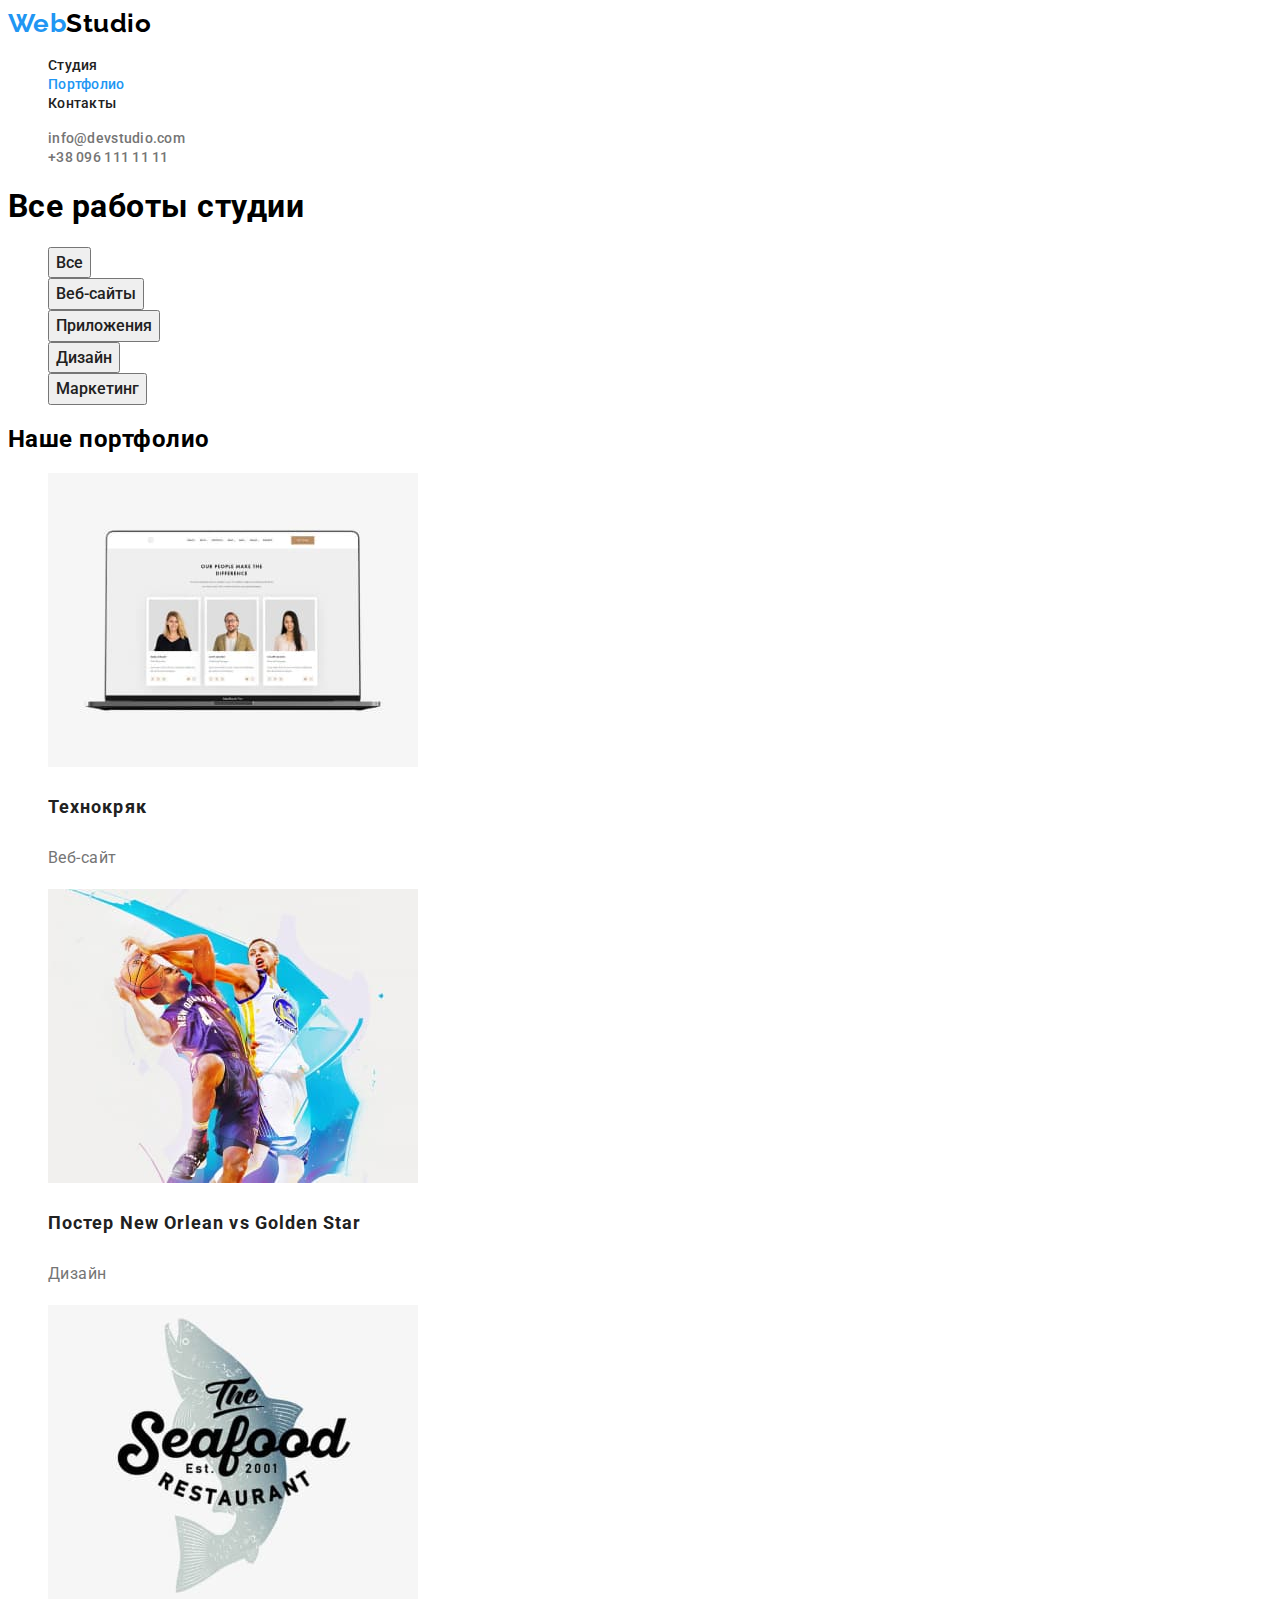
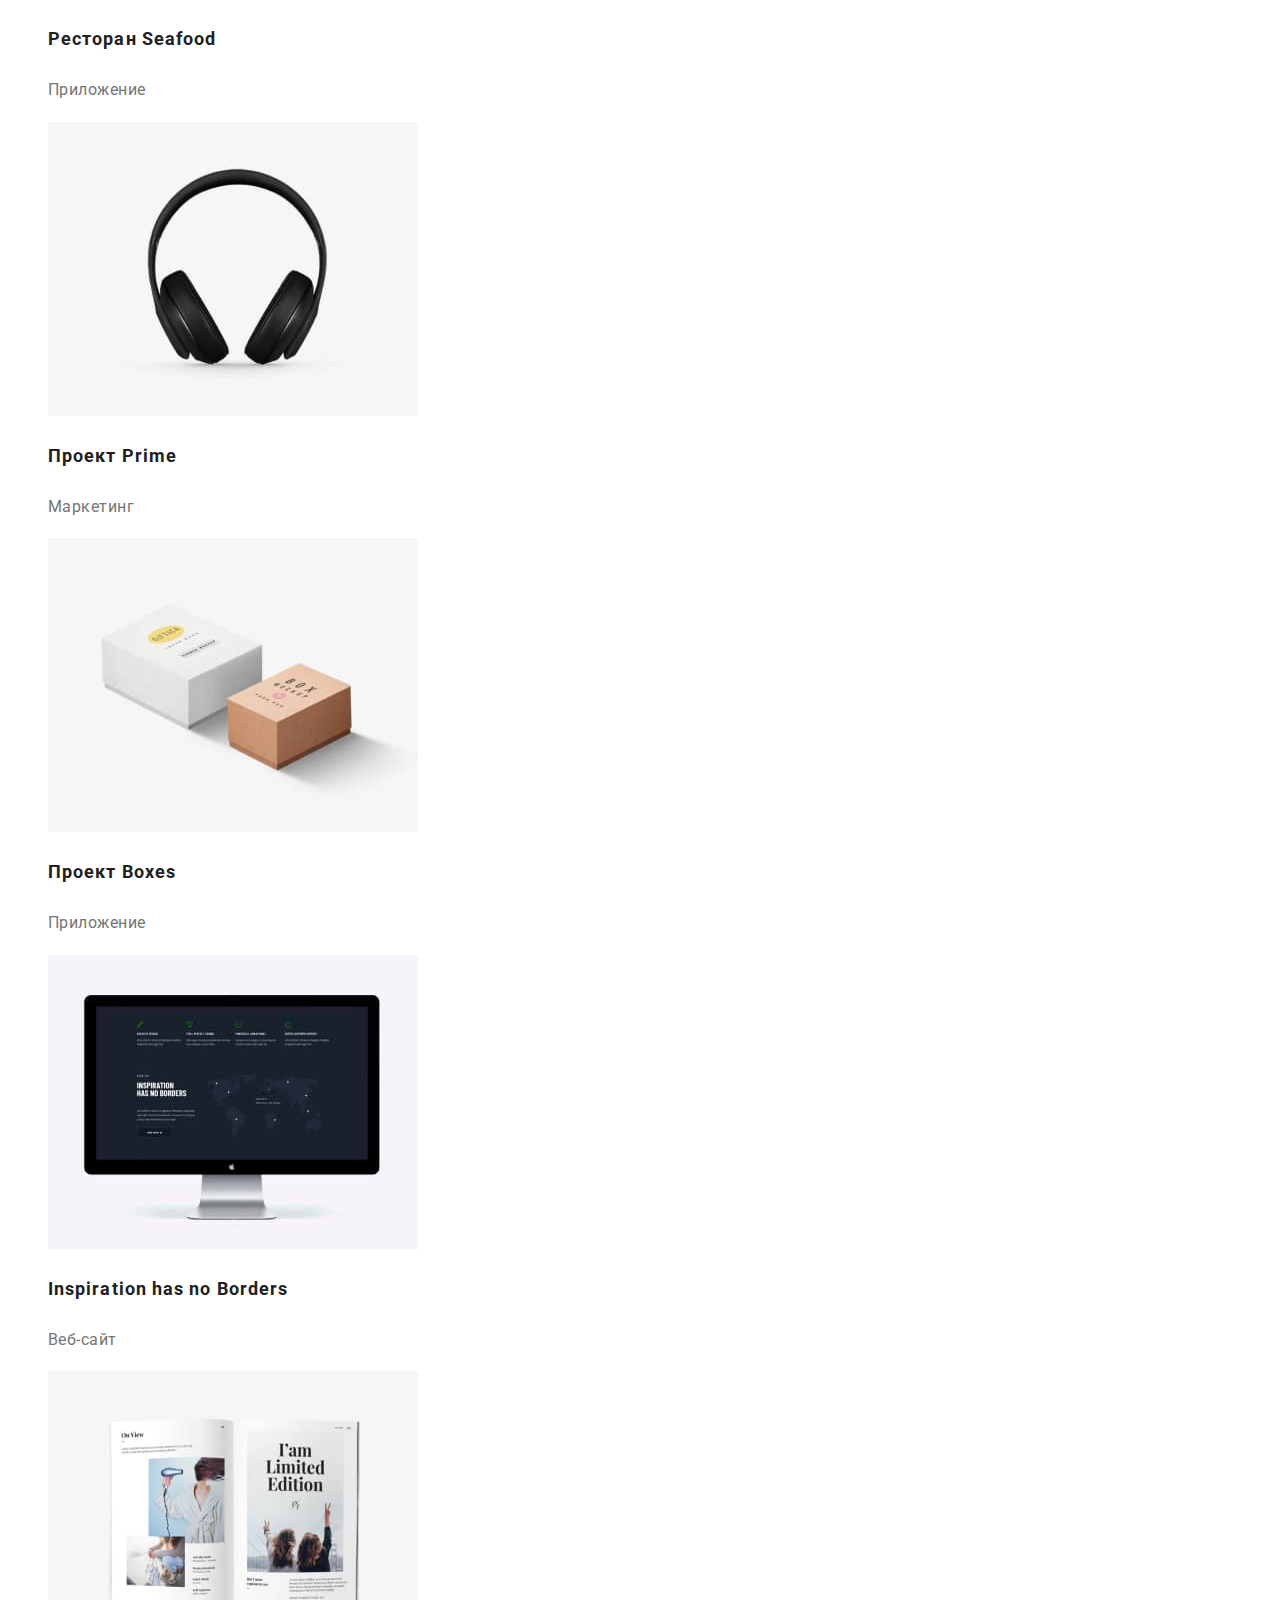
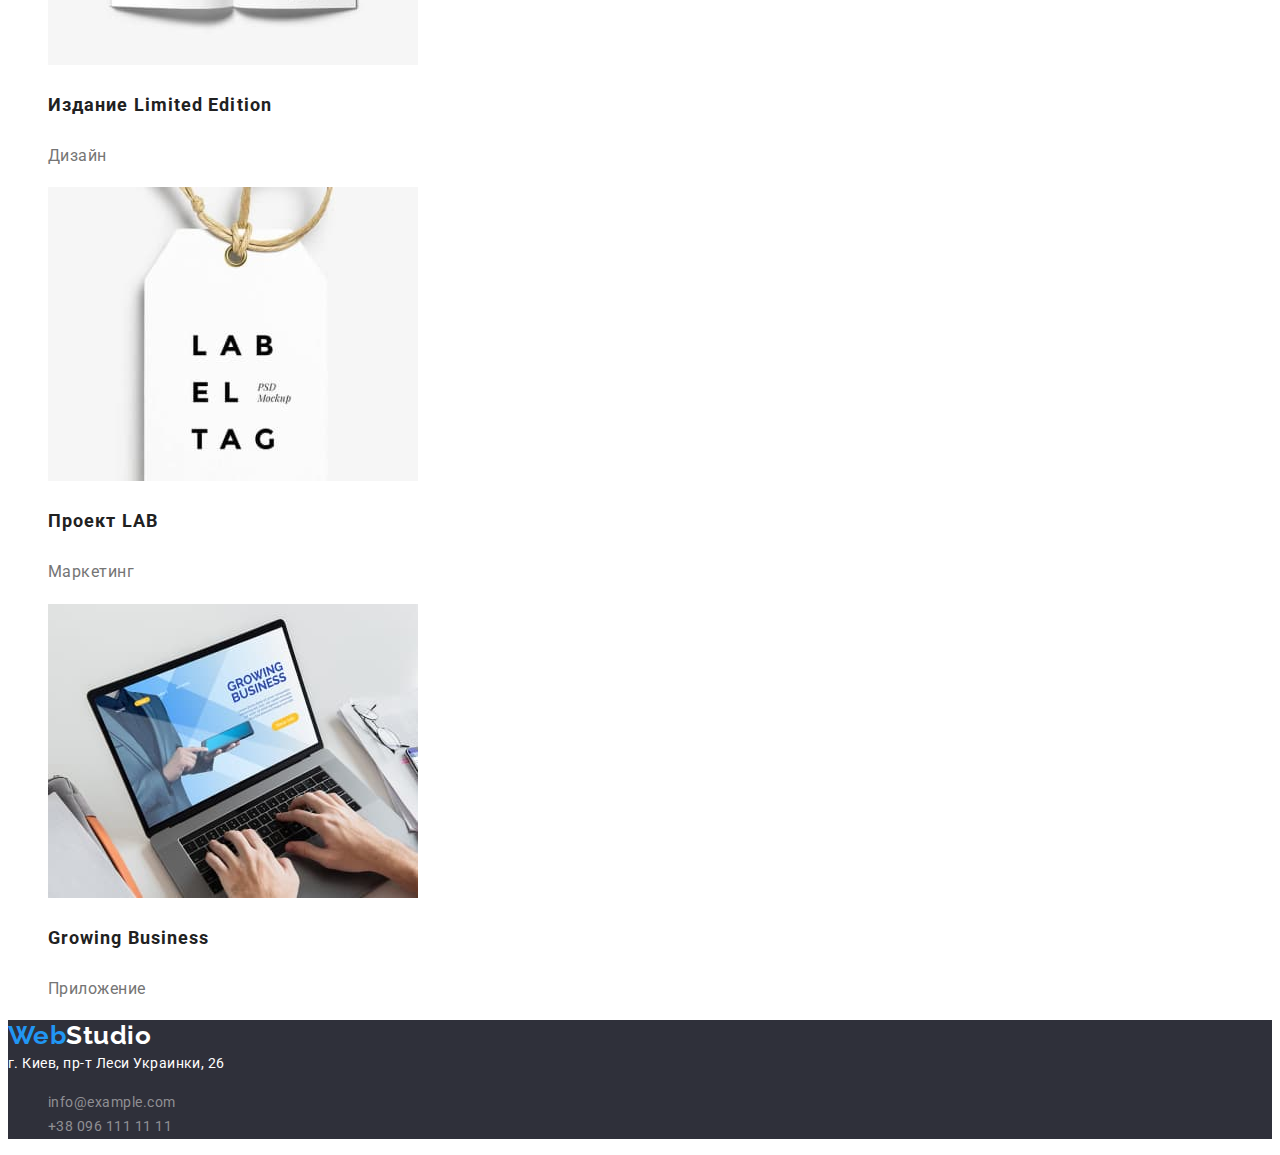
==== portfolio.html @ e311b367 "Copy file" ====
<!DOCTYPE html>
<html lang="en">
<head>
    <meta charset="UTF-8">
    <meta http-equiv="X-UA-Compatible" content="IE=edge">
    <meta name="viewport" content="width=device-width, initial-scale=1.0">
    <title>Document</title>
    <link rel="preconnect" href="https://fonts.gstatic.com">
    <link href="https://fonts.googleapis.com/css2?family=Raleway:wght@700&family=Roboto:wght@400;500;700;900&display=swap"
        rel="stylesheet">
    <link rel="stylesheet" href="./css/styles.css">
</head>
<body>
    <!-- Header portfolio -->
    <header>
        <!-- Navigation -->
        <!-- Logo -->
        <a href="./index.html" class="logo link"><span class="logo-blue">Web</span><span class="logo-black">Studio</span></a>
        <nav>
            <ul class="navigation-list list">
                <li><a href="./index.html" class="nav-items link">Студия</a></li>
                <li><a href="./portfolio.html" class="nav-items link current">Портфолио</a></li>
                <li><a href="" class="nav-items link">Контакты</a></li>
            </ul>
        </nav>
        <!-- Contacts Email tel Top -->
        <ul class="contacts-top list">
            <li>
                <a href="maito:info@devstudio.com" class="top-items link">info@devstudio.com</a>
            </li>
            <li>
                <a href="tel:+380961111111" class="top-items link">+38 096 111 11 11</a>
            </li>
        </ul>
    
    </header>
    <!-- Main content portfolio-->
    <main>
        <h1>Все работы студии</h1>
            <ul class="list">
                <li><button type="button" class="btn-portfolio">Все</button></li>
                <li><button type="button" class="btn-portfolio">Веб-сайты</button></li>
                <li><button type="button" class="btn-portfolio">Приложения</button></li>
                <li><button type="button" class="btn-portfolio">Дизайн</button></li>
                <li><button type="button" class="btn-portfolio">Маркетинг</button></li>
            </ul>
        <section>
            <h2>Наше портфолио</h2>
            <ul class="list">
                <li>
                    <a href="" class="link"><img width="370" src="./images/Portfolio/technokrak.jpg" alt="Технокряк">
                        <h3 class="our-work-title">Технокряк</h3>
                        <p class="our-work-text">Веб-сайт</p>
                    </a>
                </li>
                <li>
                    <a href="" class="link"><img width="370" src="./images/Portfolio/poster.jpg" alt="Постер New Orlean vs Golden Star">
                        <h3 class="our-work-title">Постер New Orlean vs Golden Star</h3>
                        <p class="our-work-text">Дизайн</p>
                    </a>
                </li>
                <li>
                    <a href="" class="link"><img width="370" src="./images/Portfolio/seafood.jpg" alt="Ресторан Seafood">
                        <h3 class="our-work-title">Ресторан Seafood</h3>
                        <p class="our-work-text">Приложение</p>
                    </a>
                </li>
                <li>
                    <a href="" class="link"><img width="370" src="./images/Portfolio/prime.jpg" alt="Проект Prime">
                        <h3 class="our-work-title">Проект Prime</h3>
                        <p class="our-work-text">Маркетинг</p>
                    </a>
                </li>
                <li>
                    <a href="" class="link"><img width="370" src="./images/Portfolio/boxes.jpg" alt="Проект Boxes">
                        <h3 class="our-work-title">Проект Boxes</h3>
                        <p class="our-work-text">Приложение</p>
                    </a>
                </li>
                <li>
                    <a href="" class="link">
                        <img width="370" src="./images/Portfolio/inspiration.jpg" alt="Inspiration has no Borders">
                        <h3 class="our-work-title">Inspiration has no Borders</h3>
                        <p class="our-work-text">Веб-сайт</p>
                    </a>
                </li>
                <li>
                    <a href="" class="link">
                        <img width="370" src="./images/Portfolio/limited-edition.jpg" alt="Издание Limited Edition">
                        <h3 class="our-work-title">Издание Limited Edition</h3>
                        <p class="our-work-text">Дизайн</p>
                    </a>
                </li>
                <li>
                    <a href="" class="link">
                        <img width="370" src="./images/Portfolio/lab.jpg" alt="Проект LAB">
                        <h3 class="our-work-title">Проект LAB</h3>
                        <p class="our-work-text">Маркетинг</p>
                    </a>
                </li>
                <li>
                    <a href="" class="link">
                        <img width="370" src="./images/Portfolio/growing.jpg" alt="Growing Business">
                        <h3 class="our-work-title">Growing Business</h3>
                        <p class="our-work-text">Приложение</p>
                    </a>
                </li>
            </ul>
        </section>
    </main>
    <!-- Footer -->
    <footer class="footer">
        <!-- Logo -->
        <a href="./index.html" class="logo link"><span class="logo-blue">Web</span><span
                class="logo-white">Studio</span></a>
        <address class="footer-address">
            г. Киев, пр-т Леси Украинки, 26
        </address>
        <ul class="contact-bottom list">
            <li>
                <a href="maito:info@example.com" class="bottom-item link">info@example.com</a>
            </li>
            <li>
                <a href="tel:+380961111111" class="bottom-item link">+38 096 111 11 11</a>
            </li>
        </ul>
    </footer>
</body>
</html>
---- css/styles.css ----
/* All color of site */
:root {
  --title-text-color: #212121;
  --accent-color: #2196f3;
  --all-text-color: #757575;
  --primary-white-color: #ffffff;
  --primary-black-color: #000000;
  --contacts-bottom-color: #8f8f94;
  --footer-background-color: #2f303a;
}
body {
  background-color: var(--primary-white-color);
  font-family: "Roboto", sans-serif;
  letter-spacing: 0.03em;
  /* letter-spacing: 0.02em;
  letter-spacing: 0.06em; */
}
.list {
  list-style: none;
}
.link {
  text-decoration: none;
}
/* Общее для кнопки */
button {
  cursor: pointer;

  font-family: inherit;
  font-weight: 500;
  font-size: 16px;
  line-height: 1.6;
  text-align: center;
}
/* Класс кнопка для студия */
.btn-studio {
  background-color: var(--accent-color);
  color: var(--primary-white-color);

  font-weight: 700;
  font-size: 16px;
  line-height: 1.9;
  display: flex;
  align-items: center;
  text-align: center;
  letter-spacing: 0.06em;
}

/* Класс кнопка для портфолио */
.btn-portfolio {
  color: var(--title-text-color);
  /* background-color: #f5f4fa; */
}
.btn-portfolio:hover {
  color: var(--primary-white-color);
  background-color: var(--accent-color);
}
/* Styles for index.html */

/* Header */

/* Logo styles */
.logo {
  font-family: "Raleway", sans-serif;
  font-weight: bold;
  font-size: 26px;
  line-height: 1.19;
}
.logo .logo-blue {
  color: var(--accent-color);
}
.logo .logo-black {
  color: var(--primary-black-color);
}
.logo .logo-white {
  color: var(--primary-white-color);
}
/* Navigation */
.navigation-list .nav-items {
  color: var(--title-text-color);
  font-weight: 500;
  font-size: 14px;
  line-height: 1.14;
  letter-spacing: 0.02em;
}
.navigation-list .nav-items:hover,
.navigation-list .nav-items:focus {
  color: var(--accent-color);
}
.navigation-list .nav-items.current {
  color: var(--accent-color);
}
/* .navigation-list .nav-items:visited {
  color: tomato;
} */

/* Contacts Email tel Top */
.contacts-top .top-items {
  color: var(--all-text-color);
  font-style: normal;
  font-weight: 500;
  font-size: 14px;
  line-height: 1.14;
  letter-spacing: 0.02em;
}
.contacts-top .top-items:hover,
.contacts-top .top-items:focus {
  color: var(--accent-color);
}
/* Main content */

.banner-section {
  background-color: var(--footer-background-color);
}
.banner-title {
  color: var(--primary-white-color);
  font-weight: 900;
  font-size: 44px;
  line-height: 1.36;
  text-align: center;
  letter-spacing: 0.06em;
  text-transform: uppercase;
}

/* Engage section */
.title-engage {
  color: var(--title-text-color);
  font-weight: 700;
  font-size: 14px;
  line-height: 1.14;
  text-transform: uppercase;
}
.engage-text {
  color: var(--all-text-color);
  font-size: 14px;
  line-height: 1.71;
}
.collecting-title {
  color: var(--title-text-color);
  font-weight: 700;
  font-size: 36px;
  line-height: 1.16;
  text-align: center;
}
/* Our team */
.full-name-title {
  color: var(--title-text-color);
  font-weight: 500;
  font-size: 16px;
  line-height: 1.19;
}
.profession-team {
  color: var(--all-text-color);
  font-size: 16px;
  line-height: 1.19;
}
/* Footer */

.footer {
  background-color: var(--footer-background-color);
}

.footer-address {
  color: var(--primary-white-color);
  font-style: normal;
  font-weight: 400;
  font-size: 14px;
  line-height: 24px;
}

.contact-bottom .bottom-item {
  color: var(--contacts-bottom-color);
  font-weight: 400;
  font-size: 14px;
  line-height: 1.71;
}
.contact-bottom .bottom-item:hover,
.contact-bottom .bottom-item:focus {
  color: var(--accent-color);
}
/* Styles for portfolio.html */

/* Our work section */
.our-work-title {
  color: var(--title-text-color);
  font-weight: 700;
  font-size: 18px;
  line-height: 2;
  letter-spacing: 0.06em;
}
.our-work-text {
  color: var(--all-text-color);
  font-size: 16px;
  line-height: 1.9;
}
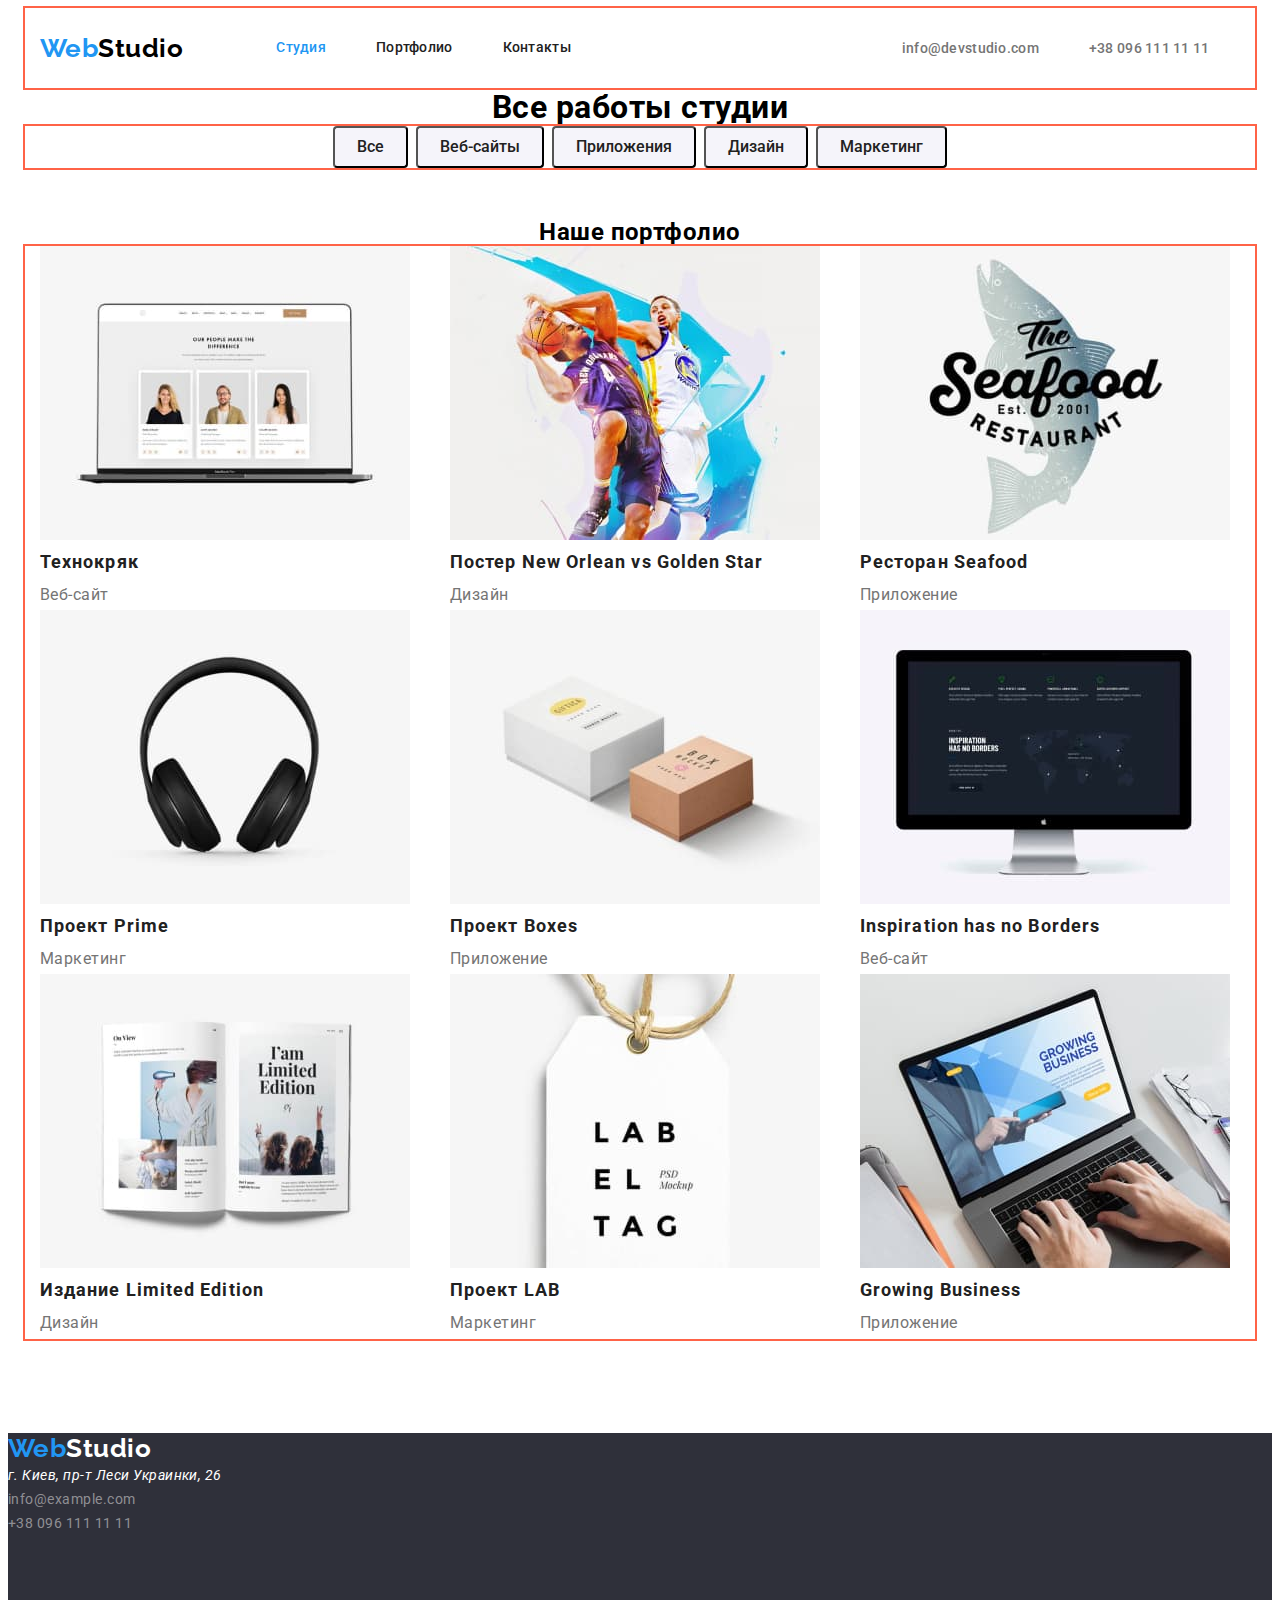
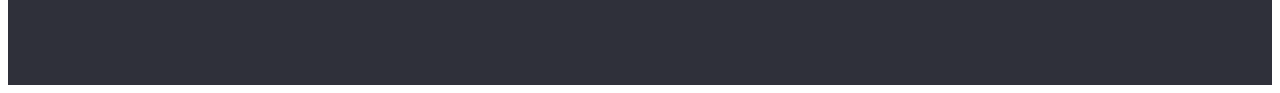
==== commit 6c473118: "Доделал flex" ====
--- a/portfolio.html
+++ b/portfolio.html
@@ -14,92 +14,94 @@
     <!-- Header portfolio -->
     <header>
         <!-- Navigation -->
-        <!-- Logo -->
-        <a href="./index.html" class="logo link"><span class="logo-blue">Web</span><span class="logo-black">Studio</span></a>
-        <nav>
-            <ul class="navigation-list list">
-                <li><a href="./index.html" class="nav-items link">Студия</a></li>
-                <li><a href="./portfolio.html" class="nav-items link current">Портфолио</a></li>
-                <li><a href="" class="nav-items link">Контакты</a></li>
+        <div class="container header-top">
+            <nav class="main-nav">
+                <!-- Logo -->
+                <a href="./index.html" class="logo link"><span class="logo-blue">Web</span><span
+                        class="logo-black">Studio</span></a>
+                <ul class="navigation-list list">
+                    <li class="item"><a href="./index.html" class="nav-items link current">Студия</a></li>
+                    <li class="item"><a href="./portfolio.html" class="nav-items link">Портфолио</a></li>
+                    <li class="item"><a href="" class="nav-items link">Контакты</a></li>
+                </ul>
+            </nav>
+            <!-- Contacts Email tel Top -->
+            <ul class="contacts-top list">
+                <li class="item">
+                    <a href="maito:info@devstudio.com" class="top-items link">info@devstudio.com</a>
+                </li>
+                <li class="item">
+                    <a href="tel:+380961111111" class="top-items link">+38 096 111 11 11</a>
+                </li>
             </ul>
-        </nav>
-        <!-- Contacts Email tel Top -->
-        <ul class="contacts-top list">
-            <li>
-                <a href="maito:info@devstudio.com" class="top-items link">info@devstudio.com</a>
-            </li>
-            <li>
-                <a href="tel:+380961111111" class="top-items link">+38 096 111 11 11</a>
-            </li>
-        </ul>
-    
+        </div>
     </header>
     <!-- Main content portfolio-->
     <main>
-        <h1>Все работы студии</h1>
-            <ul class="list">
-                <li><button type="button" class="btn-portfolio">Все</button></li>
-                <li><button type="button" class="btn-portfolio">Веб-сайты</button></li>
-                <li><button type="button" class="btn-portfolio">Приложения</button></li>
-                <li><button type="button" class="btn-portfolio">Дизайн</button></li>
-                <li><button type="button" class="btn-portfolio">Маркетинг</button></li>
+        <h1 class="title-portfolio">Все работы студии</h1>
+            <ul class="list container btn-flex">
+                <li class="item"><button type="button" class="btn-portfolio">Все</button></li>
+                <li class="item"><button type="button" class="btn-portfolio">Веб-сайты</button></li>
+                <li class="item"><button type="button" class="btn-portfolio">Приложения</button></li>
+                <li class="item"><button type="button" class="btn-portfolio">Дизайн</button></li>
+                <li class="item"><button type="button" class="btn-portfolio">Маркетинг</button></li>
             </ul>
         <section>
-            <h2>Наше портфолио</h2>
-            <ul class="list">
-                <li>
-                    <a href="" class="link"><img width="370" src="./images/Portfolio/technokrak.jpg" alt="Технокряк">
+            <h2 class="title-portfolio">Наше портфолио</h2>
+            <ul class="list container best-work">
+                <li class="item list">
+                    <a href="" class="link test"><img width="370" src="./images/Portfolio/technokrak.jpg" alt="Технокряк">
                         <h3 class="our-work-title">Технокряк</h3>
                         <p class="our-work-text">Веб-сайт</p>
                     </a>
                 </li>
-                <li>
-                    <a href="" class="link"><img width="370" src="./images/Portfolio/poster.jpg" alt="Постер New Orlean vs Golden Star">
+                <li class="item list">
+                    <a href="" class="link test"><img width="370" src="./images/Portfolio/poster.jpg" alt="Постер New Orlean vs Golden Star">
                         <h3 class="our-work-title">Постер New Orlean vs Golden Star</h3>
                         <p class="our-work-text">Дизайн</p>
                     </a>
                 </li>
-                <li>
-                    <a href="" class="link"><img width="370" src="./images/Portfolio/seafood.jpg" alt="Ресторан Seafood">
+                <li class="item list">
+                    <a href="" class="link test"><img width="370" src="./images/Portfolio/seafood.jpg" alt="Ресторан Seafood">
                         <h3 class="our-work-title">Ресторан Seafood</h3>
                         <p class="our-work-text">Приложение</p>
                     </a>
                 </li>
-                <li>
-                    <a href="" class="link"><img width="370" src="./images/Portfolio/prime.jpg" alt="Проект Prime">
+                <li class="item list">
+                    <a href="" class="link test"><img width="370" src="./images/Portfolio/prime.jpg" alt="Проект Prime">
                         <h3 class="our-work-title">Проект Prime</h3>
                         <p class="our-work-text">Маркетинг</p>
                     </a>
                 </li>
-                <li>
-                    <a href="" class="link"><img width="370" src="./images/Portfolio/boxes.jpg" alt="Проект Boxes">
+                <li class="item list">
+                    <a href="" class="link test"><img width="370" src="./images/Portfolio/boxes.jpg" alt="Проект Boxes">
                         <h3 class="our-work-title">Проект Boxes</h3>
                         <p class="our-work-text">Приложение</p>
                     </a>
                 </li>
-                <li>
-                    <a href="" class="link">
+                <li class="item list">
+                    <a href="" class="link test">
                         <img width="370" src="./images/Portfolio/inspiration.jpg" alt="Inspiration has no Borders">
                         <h3 class="our-work-title">Inspiration has no Borders</h3>
                         <p class="our-work-text">Веб-сайт</p>
                     </a>
                 </li>
-                <li>
-                    <a href="" class="link">
+                <li class="item list">
+                    <a href="" class="link test">
                         <img width="370" src="./images/Portfolio/limited-edition.jpg" alt="Издание Limited Edition">
                         <h3 class="our-work-title">Издание Limited Edition</h3>
                         <p class="our-work-text">Дизайн</p>
                     </a>
                 </li>
-                <li>
-                    <a href="" class="link">
+                <li class="item list">
+                    <a href="" class="link test">
                         <img width="370" src="./images/Portfolio/lab.jpg" alt="Проект LAB">
                         <h3 class="our-work-title">Проект LAB</h3>
                         <p class="our-work-text">Маркетинг</p>
                     </a>
                 </li>
-                <li>
-                    <a href="" class="link">
+                <li class="item list">
+                    <a href="" class="link test">
                         <img width="370" src="./images/Portfolio/growing.jpg" alt="Growing Business">
                         <h3 class="our-work-title">Growing Business</h3>
                         <p class="our-work-text">Приложение</p>
--- a/css/styles.css
+++ b/css/styles.css
@@ -7,6 +7,7 @@
   --primary-black-color: #000000;
   --contacts-bottom-color: #8f8f94;
   --footer-background-color: #2f303a;
+  --our-team-color: #F5F4FA;
 }
 body {
   background-color: var(--primary-white-color);
@@ -17,9 +18,19 @@
 }
 .list {
   list-style: none;
+  padding: 0;
+  margin: 0;
 }
 .link {
   text-decoration: none;
+}
+
+.container {
+  width: 1200px;
+  padding-left: 15px;
+  padding-right: 15px;
+  margin: 0 auto;
+  outline: 2px solid tomato;
 }
 /* Общее для кнопки */
 button {
@@ -30,6 +41,8 @@
   font-size: 16px;
   line-height: 1.6;
   text-align: center;
+
+  border-radius: 4px;
 }
 /* Класс кнопка для студия */
 .btn-studio {
@@ -43,12 +56,16 @@
   align-items: center;
   text-align: center;
   letter-spacing: 0.06em;
+
+  padding: 10px 32px;
 }
 
 /* Класс кнопка для портфолио */
 .btn-portfolio {
   color: var(--title-text-color);
-  /* background-color: #f5f4fa; */
+  background-color: var(--our-team-color);
+
+  padding: 6px 22px;
 }
 .btn-portfolio:hover {
   color: var(--primary-white-color);
@@ -57,7 +74,14 @@
 /* Styles for index.html */
 
 /* Header */
-
+.header-top {
+  display: flex;
+  align-items: center;
+}
+.main-nav {
+  display: flex;
+  align-items: center;
+}
 /* Logo styles */
 .logo {
   font-family: "Raleway", sans-serif;
@@ -75,7 +99,25 @@
   color: var(--primary-white-color);
 }
 /* Navigation */
+.navigation-list {
+  display: flex;
+  margin-left: 93px;
+}
+.navigation-list .item {
+  margin-right: 50px;
+  /* background-color: red;
+  /* padding-top: 32px;
+  padding-bottom: 32px; */ */
+}
+.navigation-list .item:last-child {
+  margin-right: 0;
+}
+
 .navigation-list .nav-items {
+  padding-top: 32px;
+  padding-bottom: 32px;
+  display: block;
+
   color: var(--title-text-color);
   font-weight: 500;
   font-size: 14px;
@@ -89,11 +131,15 @@
 .navigation-list .nav-items.current {
   color: var(--accent-color);
 }
-/* .navigation-list .nav-items:visited {
-  color: tomato;
-} */
 
 /* Contacts Email tel Top */
+.contacts-top {
+  display: flex;
+  margin-left: 331px;
+}
+.contacts-top .item + .item {
+  margin-left: 50px;
+}
 .contacts-top .top-items {
   color: var(--all-text-color);
   font-style: normal;
@@ -119,20 +165,38 @@
   text-align: center;
   letter-spacing: 0.06em;
   text-transform: uppercase;
+
+  padding: 0;
+  margin: 0;
 }
 
 /* Engage section */
+.engage-section {
+  display: flex;
+  margin-top: 94px;
+  margin-bottom: 94px;  
+}
+.engage-section .item + .item {
+margin-left: 30px;
+background-color: salmon;
+}
 .title-engage {
   color: var(--title-text-color);
   font-weight: 700;
   font-size: 14px;
   line-height: 1.14;
   text-transform: uppercase;
+
+  padding: 0;
+  margin: 0;
 }
 .engage-text {
   color: var(--all-text-color);
   font-size: 14px;
   line-height: 1.71;
+
+  padding: 0;
+  margin: 0;
 }
 .collecting-title {
   color: var(--title-text-color);
@@ -140,31 +204,62 @@
   font-size: 36px;
   line-height: 1.16;
   text-align: center;
+
+  padding: 0;
+  margin: 0;
+}
+/* Image title */
+.img-item {
+  display: flex;
+  margin-top: 50px;
+  margin-bottom: 94px;
+}
+.img-item .item + .item {
+  margin-left: 30px;
 }
 /* Our team */
+.our-squad, .our-team {
+  background-color: var(--our-team-color);
+}
+.our-team {
+  display: flex;
+  margin-top: 50px;
+  margin-bottom: 94px;
+}
+.our-team .item + .item {
+  margin-left: 30px;
+}
 .full-name-title {
   color: var(--title-text-color);
   font-weight: 500;
   font-size: 16px;
   line-height: 1.19;
+
+  padding: 0;
+  margin: 0;
 }
 .profession-team {
   color: var(--all-text-color);
   font-size: 16px;
   line-height: 1.19;
+
+  padding: 0;
+  margin: 0;
 }
 /* Footer */
 
 .footer {
   background-color: var(--footer-background-color);
+    height: 252px;
+  /* width: 1600px;
+  position: absolute; */
 }
 
 .footer-address {
   color: var(--primary-white-color);
-  font-style: normal;
   font-weight: 400;
   font-size: 14px;
-  line-height: 24px;
+  line-height: 1.71;
 }
 
 .contact-bottom .bottom-item {
@@ -179,16 +274,57 @@
 }
 /* Styles for portfolio.html */
 
+.title-portfolio {
+  text-align: center;
+  margin: 0;
+  padding: 0;
+}
+
+.btn-flex {
+  display: flex;
+  margin-bottom: 50px;
+  justify-content: center;
+}
+.btn-flex .item + .item {
+  margin-left: 8px;
+} 
+
 /* Our work section */
+.best-work {
+  display: flex;
+  flex-wrap: wrap;
+
+  margin-bottom: 94px;
+}
+
+.best-work .item {
+  width: calc((100% - 60px) / 3);  
+}
+.best-work .item {
+  margin-right: 30px;
+}
+.best-work .item:nth-child(3n) {
+  margin-right: 0;
+}
+.best-work .test {
+  margin: 0;
+  padding: 0;
+}
 .our-work-title {
   color: var(--title-text-color);
   font-weight: 700;
   font-size: 18px;
   line-height: 2;
   letter-spacing: 0.06em;
+
+  margin: 0;
+  padding: 0;
 }
 .our-work-text {
   color: var(--all-text-color);
   font-size: 16px;
   line-height: 1.9;
-}
+
+  margin: 0;
+  padding: 0;
+}
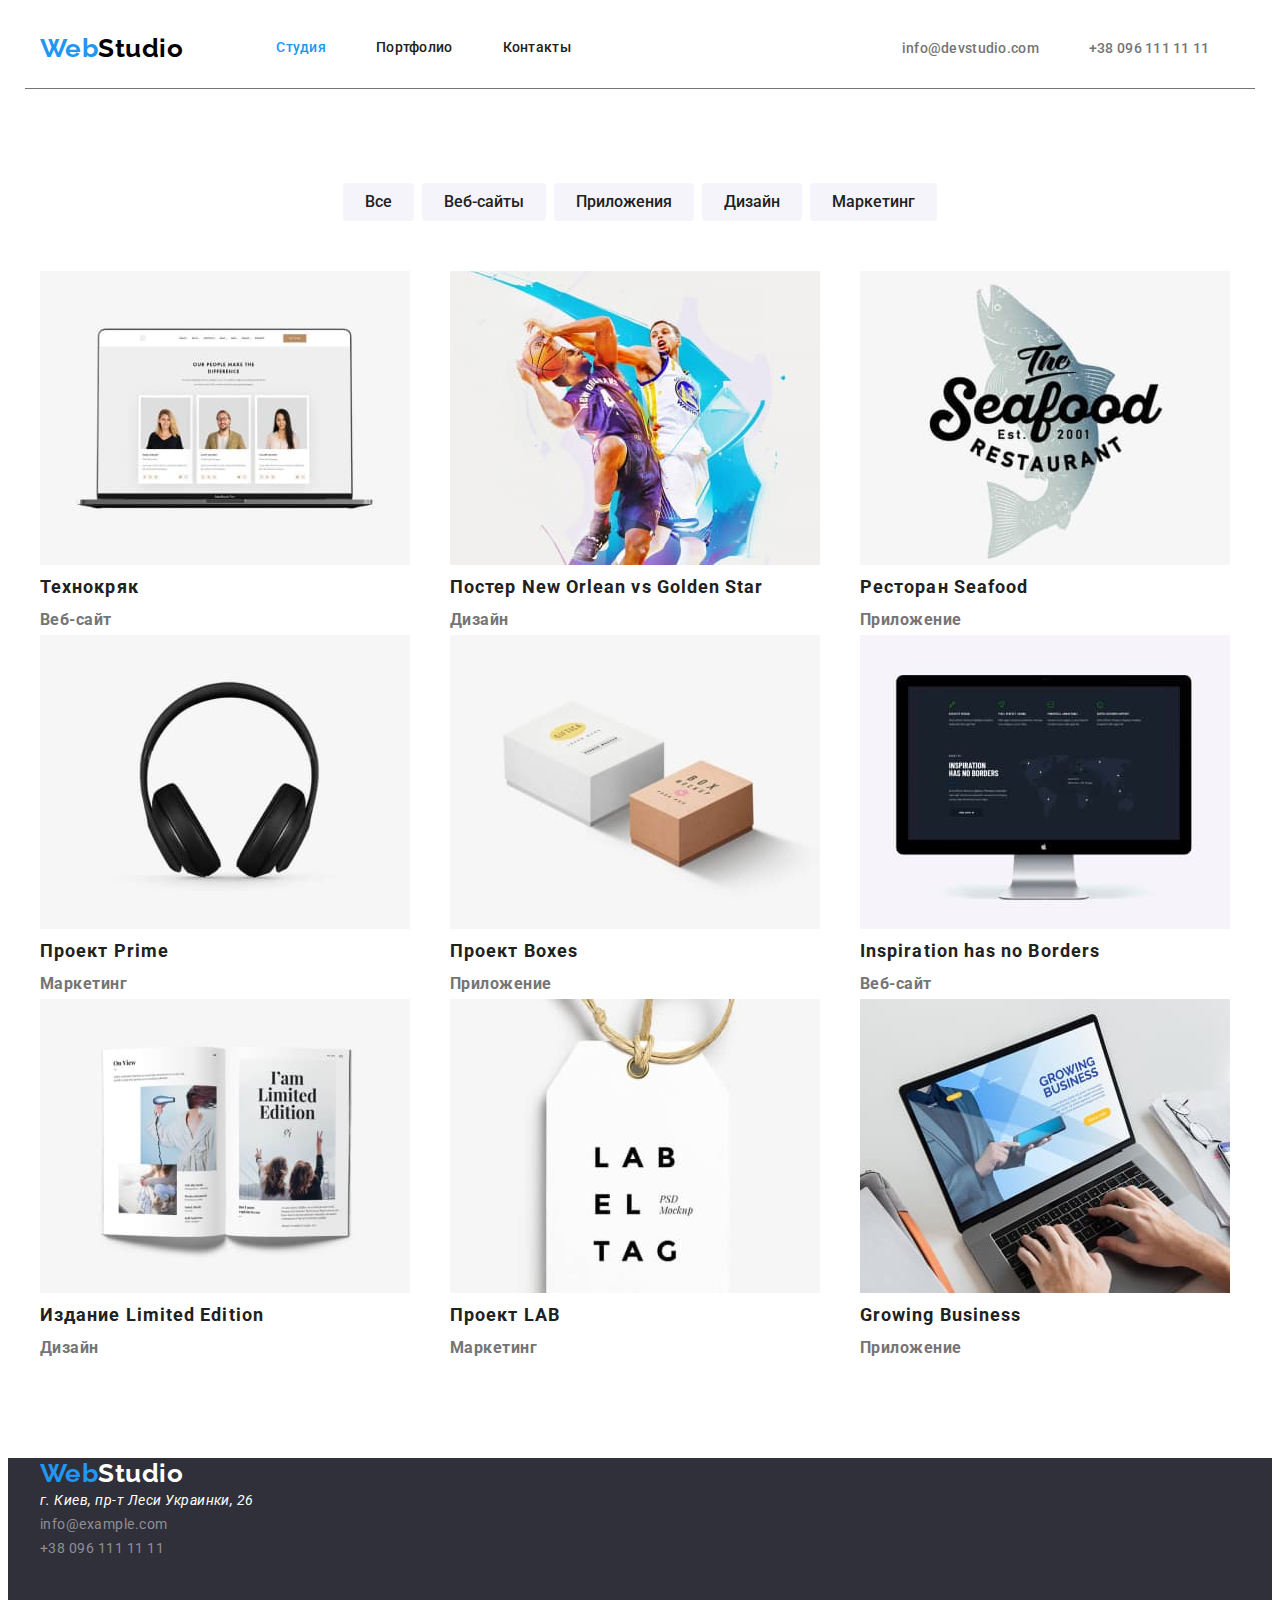
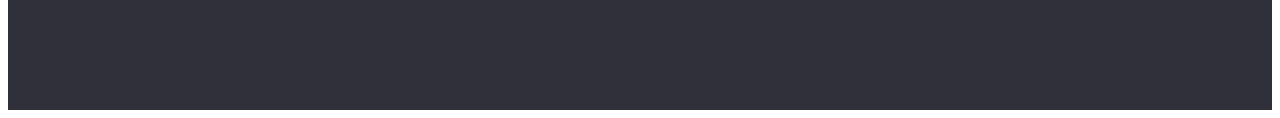
==== commit c522d2a4: "Закончил правки ментора" ====
--- a/portfolio.html
+++ b/portfolio.html
@@ -12,9 +12,9 @@
 </head>
 <body>
     <!-- Header portfolio -->
-    <header>
+    <header class="header">
         <!-- Navigation -->
-        <div class="container header-top">
+        <div class="header-top">
             <nav class="main-nav">
                 <!-- Logo -->
                 <a href="./index.html" class="logo link"><span class="logo-blue">Web</span><span
@@ -38,7 +38,7 @@
     </header>
     <!-- Main content portfolio-->
     <main>
-        <h1 class="title-portfolio">Все работы студии</h1>
+        <!-- <h1 class="title-portfolio">Все работы студии</h1> -->
             <ul class="list container btn-flex">
                 <li class="item"><button type="button" class="btn-portfolio">Все</button></li>
                 <li class="item"><button type="button" class="btn-portfolio">Веб-сайты</button></li>
@@ -47,7 +47,7 @@
                 <li class="item"><button type="button" class="btn-portfolio">Маркетинг</button></li>
             </ul>
         <section>
-            <h2 class="title-portfolio">Наше портфолио</h2>
+            <!-- <h2 class="title-portfolio">Наше портфолио</h2> -->
             <ul class="list container best-work">
                 <li class="item list">
                     <a href="" class="link test"><img width="370" src="./images/Portfolio/technokrak.jpg" alt="Технокряк">
@@ -112,20 +112,21 @@
     </main>
     <!-- Footer -->
     <footer class="footer">
-        <!-- Logo -->
-        <a href="./index.html" class="logo link"><span class="logo-blue">Web</span><span
-                class="logo-white">Studio</span></a>
-        <address class="footer-address">
-            г. Киев, пр-т Леси Украинки, 26
-        </address>
-        <ul class="contact-bottom list">
-            <li>
-                <a href="maito:info@example.com" class="bottom-item link">info@example.com</a>
-            </li>
-            <li>
-                <a href="tel:+380961111111" class="bottom-item link">+38 096 111 11 11</a>
-            </li>
-        </ul>
+        <div class="container">
+            <!-- Logo -->
+            <a href="./index.html" class="logo link"><span class="logo-blue">Web</span><span class="logo-white">Studio</span></a>
+            <address class="footer-address">
+                г. Киев, пр-т Леси Украинки, 26
+            </address>
+            <ul class="contact-bottom list">
+                <li>
+                    <a href="maito:info@example.com" class="bottom-item link">info@example.com</a>
+                </li>
+                <li>
+                    <a href="tel:+380961111111" class="bottom-item link">+38 096 111 11 11</a>
+                </li>
+            </ul>
+        </div>
     </footer>
 </body>
 </html>--- a/css/styles.css
+++ b/css/styles.css
@@ -1,4 +1,4 @@
-/* All color of site */
+/* Common file */
 :root {
   --title-text-color: #212121;
   --accent-color: #2196f3;
@@ -12,6 +12,7 @@
 body {
   background-color: var(--primary-white-color);
   font-family: "Roboto", sans-serif;
+  font-weight: 700;
   letter-spacing: 0.03em;
   /* letter-spacing: 0.02em;
   letter-spacing: 0.06em; */
@@ -30,9 +31,9 @@
   padding-left: 15px;
   padding-right: 15px;
   margin: 0 auto;
-  outline: 2px solid tomato;
-}
-/* Общее для кнопки */
+  /* outline: 2px solid tomato; */
+}
+/* Общее для кнопок */
 button {
   cursor: pointer;
 
@@ -43,13 +44,13 @@
   text-align: center;
 
   border-radius: 4px;
+  border: none;
 }
 /* Класс кнопка для студия */
 .btn-studio {
   background-color: var(--accent-color);
   color: var(--primary-white-color);
 
-  font-weight: 700;
   font-size: 16px;
   line-height: 1.9;
   display: flex;
@@ -58,22 +59,21 @@
   letter-spacing: 0.06em;
 
   padding: 10px 32px;
-}
-
-/* Класс кнопка для портфолио */
-.btn-portfolio {
-  color: var(--title-text-color);
-  background-color: var(--our-team-color);
-
-  padding: 6px 22px;
-}
-.btn-portfolio:hover {
-  color: var(--primary-white-color);
-  background-color: var(--accent-color);
+  position: relative;
+  left: 50%;
+  transform: translate(-50%, 0);
 }
 /* Styles for index.html */
 
 /* Header */
+.header {
+  width: 1200px;
+  padding-left: 15px;
+  padding-right: 15px;
+  margin: 0 auto;
+  /* outline: 2px solid tomato; */
+  border-bottom: 1px solid var(--all-text-color);
+}
 .header-top {
   display: flex;
   align-items: center;
@@ -155,6 +155,7 @@
 /* Main content */
 
 .banner-section {
+  height: 600px;
   background-color: var(--footer-background-color);
 }
 .banner-title {
@@ -178,11 +179,9 @@
 }
 .engage-section .item + .item {
 margin-left: 30px;
-background-color: salmon;
 }
 .title-engage {
   color: var(--title-text-color);
-  font-weight: 700;
   font-size: 14px;
   line-height: 1.14;
   text-transform: uppercase;
@@ -200,7 +199,6 @@
 }
 .collecting-title {
   color: var(--title-text-color);
-  font-weight: 700;
   font-size: 36px;
   line-height: 1.16;
   text-align: center;
@@ -274,13 +272,19 @@
 }
 /* Styles for portfolio.html */
 
-.title-portfolio {
-  text-align: center;
-  margin: 0;
-  padding: 0;
-}
-
+/* Класс кнопка для портфолио */
+.btn-portfolio {
+  color: var(--title-text-color);
+  background-color: var(--our-team-color);
+
+  padding: 6px 22px;
+}
+.btn-portfolio:hover {
+  color: var(--primary-white-color);
+  background-color: var(--accent-color);
+}
 .btn-flex {
+  margin-top: 94px;
   display: flex;
   margin-bottom: 50px;
   justify-content: center;
@@ -289,6 +293,12 @@
   margin-left: 8px;
 } 
 
+/* .title-portfolio {
+  text-align: center;
+  margin: 0;
+  padding: 0;
+} */
+
 /* Our work section */
 .best-work {
   display: flex;
@@ -312,7 +322,6 @@
 }
 .our-work-title {
   color: var(--title-text-color);
-  font-weight: 700;
   font-size: 18px;
   line-height: 2;
   letter-spacing: 0.06em;
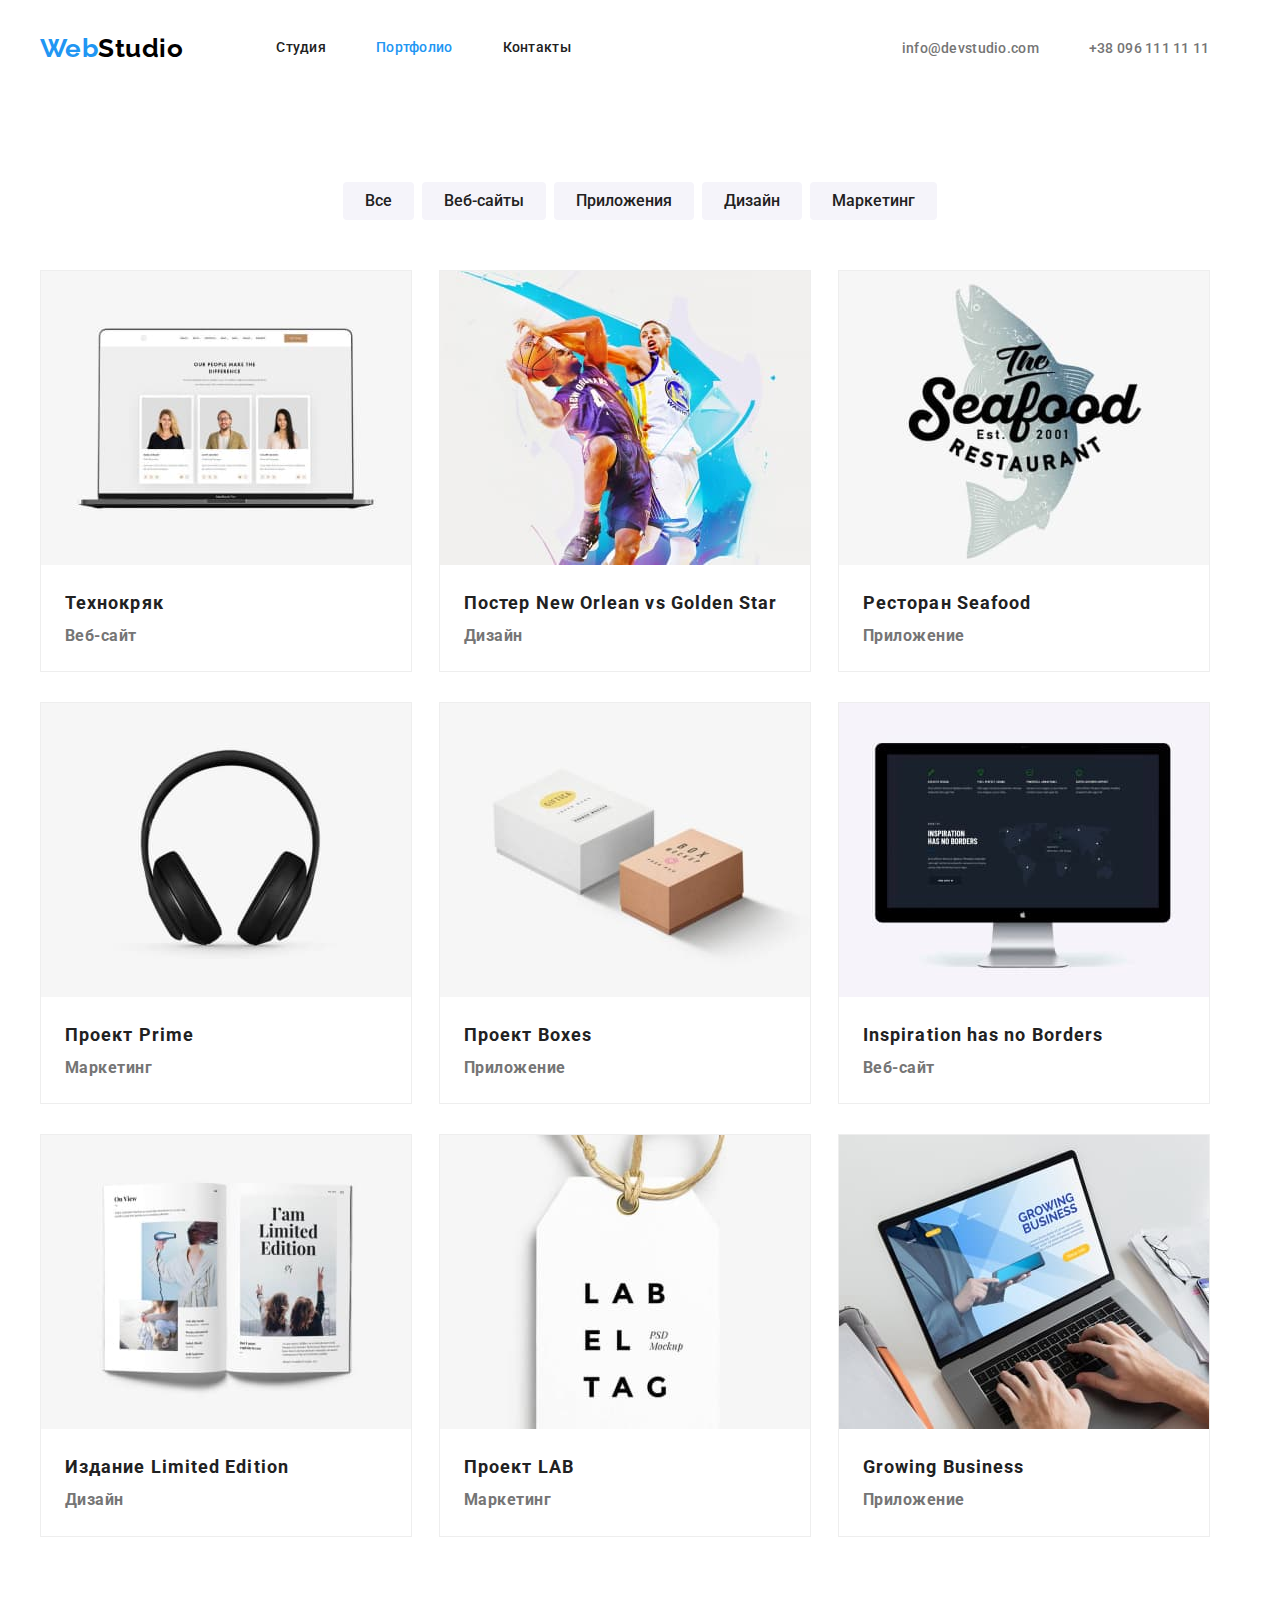
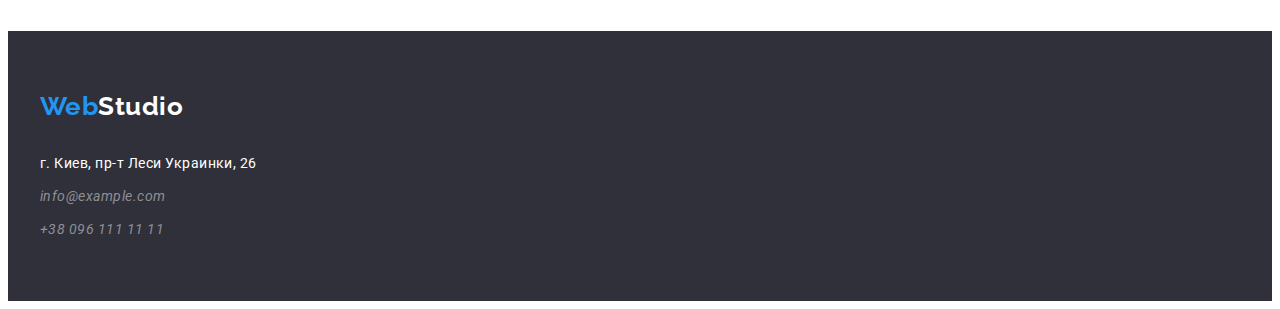
==== commit f3ce9df4: "Доделал правки по дизайну" ====
--- a/portfolio.html
+++ b/portfolio.html
@@ -1,27 +1,33 @@
 <!DOCTYPE html>
 <html lang="en">
+
 <head>
     <meta charset="UTF-8">
     <meta http-equiv="X-UA-Compatible" content="IE=edge">
     <meta name="viewport" content="width=device-width, initial-scale=1.0">
     <title>Document</title>
     <link rel="preconnect" href="https://fonts.gstatic.com">
-    <link href="https://fonts.googleapis.com/css2?family=Raleway:wght@700&family=Roboto:wght@400;500;700;900&display=swap"
+    <link
+        href="https://fonts.googleapis.com/css2?family=Raleway:wght@700&family=Roboto:wght@400;500;700;900&display=swap"
         rel="stylesheet">
+    <link rel="stylesheet" href="https://cdnjs.cloudflare.com/ajax/libs/modern-normalize/1.0.0/modern-normalize.min.css"
+        integrity="sha512-ISS7cAi1PEhQ8jnbJpJZMd29NlhNj4AWYyLOSp2CE/CsHxTCu+r+t0D2yoJudVrd0/8fTVPUVDzY5Tvli75u/g=="
+        crossorigin="anonymous" />
     <link rel="stylesheet" href="./css/styles.css">
 </head>
+
 <body>
     <!-- Header portfolio -->
-    <header class="header">
+    <header>
         <!-- Navigation -->
-        <div class="header-top">
+        <div class="container header-top">
             <nav class="main-nav">
                 <!-- Logo -->
                 <a href="./index.html" class="logo link"><span class="logo-blue">Web</span><span
                         class="logo-black">Studio</span></a>
                 <ul class="navigation-list list">
-                    <li class="item"><a href="./index.html" class="nav-items link current">Студия</a></li>
-                    <li class="item"><a href="./portfolio.html" class="nav-items link">Портфолио</a></li>
+                    <li class="item"><a href="./index.html" class="nav-items link">Студия</a></li>
+                    <li class="item"><a href="./portfolio.html" class="nav-items link current">Портфолио</a></li>
                     <li class="item"><a href="" class="nav-items link">Контакты</a></li>
                 </ul>
             </nav>
@@ -39,6 +45,7 @@
     <!-- Main content portfolio-->
     <main>
         <!-- <h1 class="title-portfolio">Все работы студии</h1> -->
+        <div>
             <ul class="list container btn-flex">
                 <li class="item"><button type="button" class="btn-portfolio">Все</button></li>
                 <li class="item"><button type="button" class="btn-portfolio">Веб-сайты</button></li>
@@ -46,87 +53,93 @@
                 <li class="item"><button type="button" class="btn-portfolio">Дизайн</button></li>
                 <li class="item"><button type="button" class="btn-portfolio">Маркетинг</button></li>
             </ul>
+        </div>
         <section>
             <!-- <h2 class="title-portfolio">Наше портфолио</h2> -->
-            <ul class="list container best-work">
-                <li class="item list">
-                    <a href="" class="link test"><img width="370" src="./images/Portfolio/technokrak.jpg" alt="Технокряк">
-                        <h3 class="our-work-title">Технокряк</h3>
-                        <p class="our-work-text">Веб-сайт</p>
-                    </a>
-                </li>
-                <li class="item list">
-                    <a href="" class="link test"><img width="370" src="./images/Portfolio/poster.jpg" alt="Постер New Orlean vs Golden Star">
-                        <h3 class="our-work-title">Постер New Orlean vs Golden Star</h3>
-                        <p class="our-work-text">Дизайн</p>
-                    </a>
-                </li>
-                <li class="item list">
-                    <a href="" class="link test"><img width="370" src="./images/Portfolio/seafood.jpg" alt="Ресторан Seafood">
-                        <h3 class="our-work-title">Ресторан Seafood</h3>
-                        <p class="our-work-text">Приложение</p>
-                    </a>
-                </li>
-                <li class="item list">
-                    <a href="" class="link test"><img width="370" src="./images/Portfolio/prime.jpg" alt="Проект Prime">
-                        <h3 class="our-work-title">Проект Prime</h3>
-                        <p class="our-work-text">Маркетинг</p>
-                    </a>
-                </li>
-                <li class="item list">
-                    <a href="" class="link test"><img width="370" src="./images/Portfolio/boxes.jpg" alt="Проект Boxes">
-                        <h3 class="our-work-title">Проект Boxes</h3>
-                        <p class="our-work-text">Приложение</p>
-                    </a>
-                </li>
-                <li class="item list">
-                    <a href="" class="link test">
-                        <img width="370" src="./images/Portfolio/inspiration.jpg" alt="Inspiration has no Borders">
-                        <h3 class="our-work-title">Inspiration has no Borders</h3>
-                        <p class="our-work-text">Веб-сайт</p>
-                    </a>
-                </li>
-                <li class="item list">
-                    <a href="" class="link test">
-                        <img width="370" src="./images/Portfolio/limited-edition.jpg" alt="Издание Limited Edition">
-                        <h3 class="our-work-title">Издание Limited Edition</h3>
-                        <p class="our-work-text">Дизайн</p>
-                    </a>
-                </li>
-                <li class="item list">
-                    <a href="" class="link test">
-                        <img width="370" src="./images/Portfolio/lab.jpg" alt="Проект LAB">
-                        <h3 class="our-work-title">Проект LAB</h3>
-                        <p class="our-work-text">Маркетинг</p>
-                    </a>
-                </li>
-                <li class="item list">
-                    <a href="" class="link test">
-                        <img width="370" src="./images/Portfolio/growing.jpg" alt="Growing Business">
-                        <h3 class="our-work-title">Growing Business</h3>
-                        <p class="our-work-text">Приложение</p>
-                    </a>
-                </li>
-            </ul>
+            <div>
+                <ul class="list container best-work">
+                    <li class="item list">
+                        <a href="" class="link"><img width="370" src="./images/Portfolio/technokrak.jpg" alt="Технокряк">
+                            <h3 class="our-work-title">Технокряк</h3>
+                            <p class="our-work-text">Веб-сайт</p>
+                        </a>
+                    </li>
+                    <li class="item list">
+                        <a href="" class="link"><img width="370" src="./images/Portfolio/poster.jpg"
+                                alt="Постер New Orlean vs Golden Star">
+                            <h3 class="our-work-title">Постер New Orlean vs Golden Star</h3>
+                            <p class="our-work-text">Дизайн</p>
+                        </a>
+                    </li>
+                    <li class="item list">
+                        <a href="" class="link"><img width="370" src="./images/Portfolio/seafood.jpg" alt="Ресторан Seafood">
+                            <h3 class="our-work-title">Ресторан Seafood</h3>
+                            <p class="our-work-text">Приложение</p>
+                        </a>
+                    </li>
+                    <li class="item list">
+                        <a href="" class="link"><img width="370" src="./images/Portfolio/prime.jpg" alt="Проект Prime">
+                            <h3 class="our-work-title">Проект Prime</h3>
+                            <p class="our-work-text">Маркетинг</p>
+                        </a>
+                    </li>
+                    <li class="item list">
+                        <a href="" class="link"><img width="370" src="./images/Portfolio/boxes.jpg" alt="Проект Boxes">
+                            <h3 class="our-work-title">Проект Boxes</h3>
+                            <p class="our-work-text">Приложение</p>
+                        </a>
+                    </li>
+                    <li class="item list">
+                        <a href="" class="link">
+                            <img width="370" src="./images/Portfolio/inspiration.jpg" alt="Inspiration has no Borders">
+                            <h3 class="our-work-title">Inspiration has no Borders</h3>
+                            <p class="our-work-text">Веб-сайт</p>
+                        </a>
+                    </li>
+                    <li class="item list">
+                        <a href="" class="link">
+                            <img width="370" src="./images/Portfolio/limited-edition.jpg" alt="Издание Limited Edition">
+                            <h3 class="our-work-title">Издание Limited Edition</h3>
+                            <p class="our-work-text">Дизайн</p>
+                        </a>
+                    </li>
+                    <li class="item list">
+                        <a href="" class="link">
+                            <img width="370" src="./images/Portfolio/lab.jpg" alt="Проект LAB">
+                            <h3 class="our-work-title">Проект LAB</h3>
+                            <p class="our-work-text">Маркетинг</p>
+                        </a>
+                    </li>
+                    <li class="item list">
+                        <a href="" class="link">
+                            <img width="370" src="./images/Portfolio/growing.jpg" alt="Growing Business">
+                            <h3 class="our-work-title">Growing Business</h3>
+                            <p class="our-work-text">Приложение</p>
+                        </a>
+                    </li>
+                </ul>
+            </div>
         </section>
     </main>
     <!-- Footer -->
     <footer class="footer">
-        <div class="container">
+        <div class="container footer-container-adress">
             <!-- Logo -->
-            <a href="./index.html" class="logo link"><span class="logo-blue">Web</span><span class="logo-white">Studio</span></a>
-            <address class="footer-address">
-                г. Киев, пр-т Леси Украинки, 26
+            <a href="./index.html" class="logo link"><span class="logo-blue">Web</span><span
+                    class="logo-white">Studio</span></a>
+            <address>
+                <p class="footer-address">г. Киев, пр-т Леси Украинки, 26</p>
+                <ul class="contact-bottom list">
+                    <li class="item">
+                        <a href="maito:info@example.com" class="bottom-item link">info@example.com</a>
+                    </li>
+                    <li class="item">
+                        <a href="tel:+380961111111" class="bottom-item link">+38 096 111 11 11</a>
+                    </li>
+                </ul>
             </address>
-            <ul class="contact-bottom list">
-                <li>
-                    <a href="maito:info@example.com" class="bottom-item link">info@example.com</a>
-                </li>
-                <li>
-                    <a href="tel:+380961111111" class="bottom-item link">+38 096 111 11 11</a>
-                </li>
-            </ul>
         </div>
+    
     </footer>
 </body>
 </html>--- a/css/styles.css
+++ b/css/styles.css
@@ -17,6 +17,23 @@
   /* letter-spacing: 0.02em;
   letter-spacing: 0.06em; */
 }
+h1,
+h2,
+h3,
+h4,
+h5,
+h6,
+p {
+  margin: 0;
+}
+ul,
+ol {
+  margin: 0;
+  padding: 0;
+}
+img {
+  display: block;
+}
 .list {
   list-style: none;
   padding: 0;
@@ -59,9 +76,9 @@
   letter-spacing: 0.06em;
 
   padding: 10px 32px;
-  position: relative;
-  left: 50%;
-  transform: translate(-50%, 0);
+  display: block;
+  margin: 0 auto;
+  /* margin-top: 30px; */
 }
 /* Styles for index.html */
 
@@ -155,9 +172,12 @@
 /* Main content */
 
 .banner-section {
-  height: 600px;
   background-color: var(--footer-background-color);
-}
+  padding-top: 200px;
+  padding-bottom: 200px;
+  /* max-width: 1600px; */
+}
+
 .banner-title {
   color: var(--primary-white-color);
   font-weight: 900;
@@ -166,9 +186,13 @@
   text-align: center;
   letter-spacing: 0.06em;
   text-transform: uppercase;
-
-  padding: 0;
-  margin: 0;
+  
+  align-items: center;
+  /* padding-top: 200px; */
+
+  /* padding: 0; */
+  margin: 0;
+  margin-bottom: 30px;
 }
 
 /* Engage section */
@@ -185,26 +209,18 @@
   font-size: 14px;
   line-height: 1.14;
   text-transform: uppercase;
-
-  padding: 0;
-  margin: 0;
 }
 .engage-text {
   color: var(--all-text-color);
   font-size: 14px;
   line-height: 1.71;
-
-  padding: 0;
-  margin: 0;
 }
 .collecting-title {
   color: var(--title-text-color);
   font-size: 36px;
   line-height: 1.16;
   text-align: center;
-
-  padding: 0;
-  margin: 0;
+  padding-top: 94px;
 }
 /* Image title */
 .img-item {
@@ -222,7 +238,11 @@
 .our-team {
   display: flex;
   margin-top: 50px;
-  margin-bottom: 94px;
+  padding-bottom: 94px;
+}
+.our-team .item {
+  border: 1px solid F5F4FA;
+  background-color: var(--primary-white-color);
 }
 .our-team .item + .item {
   margin-left: 30px;
@@ -232,32 +252,36 @@
   font-weight: 500;
   font-size: 16px;
   line-height: 1.19;
-
-  padding: 0;
-  margin: 0;
+  text-align: center;
 }
 .profession-team {
   color: var(--all-text-color);
   font-size: 16px;
   line-height: 1.19;
-
-  padding: 0;
-  margin: 0;
+  text-align: center;
 }
 /* Footer */
 
 .footer {
   background-color: var(--footer-background-color);
-    height: 252px;
-  /* width: 1600px;
-  position: absolute; */
+}
+.footer-container-adress {
+  padding-top: 60px;
+  padding-bottom: 60px;
+}
+.footer-container-adress > .logo {
+  display: block;
+  margin-bottom: 30px;
 }
 
 .footer-address {
   color: var(--primary-white-color);
   font-weight: 400;
+  font-style: normal;
   font-size: 14px;
   line-height: 1.71;
+
+  margin-bottom: 9px;
 }
 
 .contact-bottom .bottom-item {
@@ -270,6 +294,9 @@
 .contact-bottom .bottom-item:focus {
   color: var(--accent-color);
 }
+.contact-bottom .item + .item {
+  margin-top: 9px;
+}
 /* Styles for portfolio.html */
 
 /* Класс кнопка для портфолио */
@@ -284,7 +311,7 @@
   background-color: var(--accent-color);
 }
 .btn-flex {
-  margin-top: 94px;
+  padding-top: 94px;
   display: flex;
   margin-bottom: 50px;
   justify-content: center;
@@ -304,36 +331,48 @@
   display: flex;
   flex-wrap: wrap;
 
-  margin-bottom: 94px;
-}
+  padding-bottom: 94px;
+}
+
+/* .best-work .item {
+  width: calc((100% - 60px) / 3);
+} */
 
 .best-work .item {
-  width: calc((100% - 60px) / 3);  
-}
-.best-work .item {
-  margin-right: 30px;
+  margin-right: 27px;
+  margin-bottom: 30px;
 }
 .best-work .item:nth-child(3n) {
   margin-right: 0;
 }
-.best-work .test {
-  margin: 0;
-  padding: 0;
+.best-work .item:nth-last-child(-n + 3) {
+  margin-bottom: 0;
+}
+.best-work .item {
+  border: 1px solid #eee;
+  background-color: var(--primary-white-color);
 }
 .our-work-title {
   color: var(--title-text-color);
   font-size: 18px;
   line-height: 2;
   letter-spacing: 0.06em;
-
-  margin: 0;
-  padding: 0;
 }
 .our-work-text {
   color: var(--all-text-color);
   font-size: 16px;
   line-height: 1.9;
-
-  margin: 0;
-  padding: 0;
-}
+}
+
+.our-work-text,
+.our-work-title {
+  /* margin: 20px 24px; */
+  margin-left: 24px;
+  margin-right: 24px;
+}
+.our-work-title {
+  margin-top: 20px;
+}
+.our-work-text {
+  margin-bottom: 20px;
+}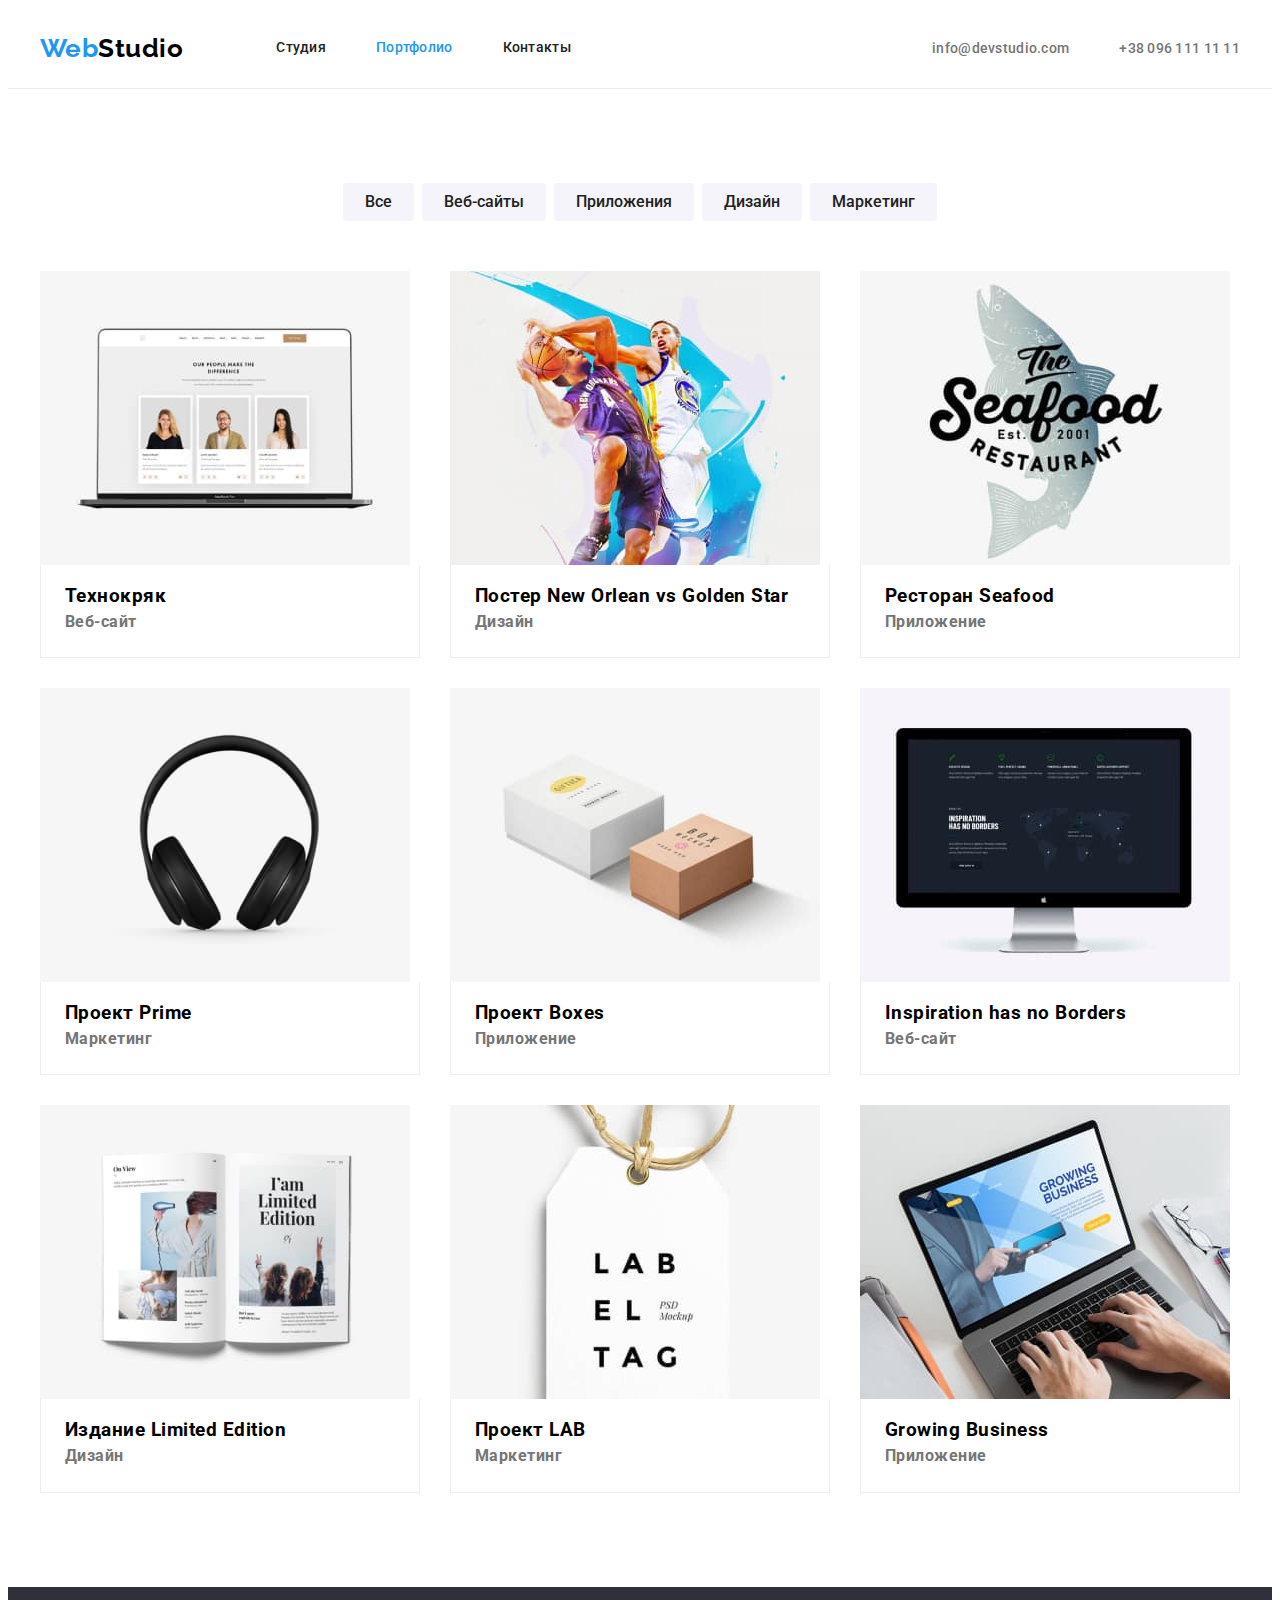
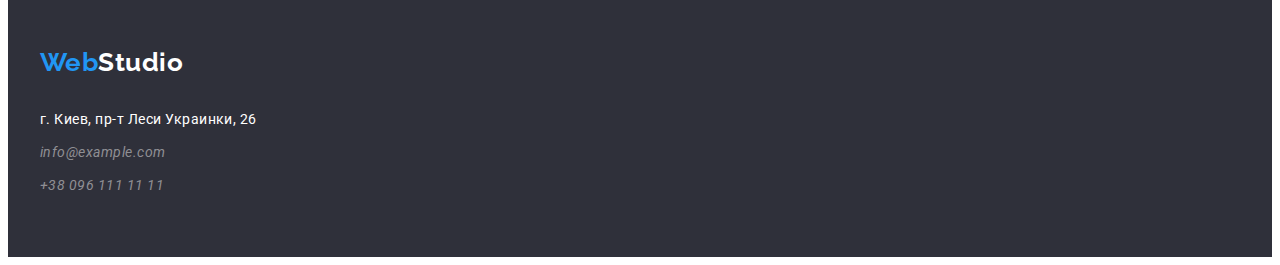
==== commit 19e68856: "Правки" ====
--- a/portfolio.html
+++ b/portfolio.html
@@ -18,7 +18,7 @@
 
 <body>
     <!-- Header portfolio -->
-    <header>
+    <header class="header-portfolio">
         <!-- Navigation -->
         <div class="container header-top">
             <nav class="main-nav">
@@ -56,66 +56,71 @@
         </div>
         <section>
             <!-- <h2 class="title-portfolio">Наше портфолио</h2> -->
-            <div>
-                <ul class="list container best-work">
+            <div class="container">
+                <ul class="list best-work">
                     <li class="item list">
-                        <a href="" class="link"><img width="370" src="./images/Portfolio/technokrak.jpg" alt="Технокряк">
-                            <h3 class="our-work-title">Технокряк</h3>
-                            <p class="our-work-text">Веб-сайт</p>
-                        </a>
+                            <img width="370" height="294" src="./images/Portfolio/technokrak.jpg" alt="Технокряк">
+                            <div class="container-title-text">
+                                <h3 class="our-work-title">Технокряк</h3>
+                                <p class="our-work-text">Веб-сайт</p>
+                            </div>
                     </li>
                     <li class="item list">
-                        <a href="" class="link"><img width="370" src="./images/Portfolio/poster.jpg"
+                            <img width="370" height="294" src="./images/Portfolio/poster.jpg"
                                 alt="Постер New Orlean vs Golden Star">
-                            <h3 class="our-work-title">Постер New Orlean vs Golden Star</h3>
-                            <p class="our-work-text">Дизайн</p>
-                        </a>
+                            <div class="container-title-text">
+                                <h3 class="our-work-title">Постер New Orlean vs Golden Star</h3>
+                                <p class="our-work-text">Дизайн</p>
+                            </div class="container-title-text">
                     </li>
                     <li class="item list">
-                        <a href="" class="link"><img width="370" src="./images/Portfolio/seafood.jpg" alt="Ресторан Seafood">
-                            <h3 class="our-work-title">Ресторан Seafood</h3>
-                            <p class="our-work-text">Приложение</p>
-                        </a>
+                            <img width="370" height="294" src="./images/Portfolio/seafood.jpg" alt="Ресторан Seafood">
+                            <div class="container-title-text">
+                                <h3 class="our-work-title">Ресторан Seafood</h3>
+                                <p class="our-work-text">Приложение</p>
+                            </div>
                     </li>
                     <li class="item list">
-                        <a href="" class="link"><img width="370" src="./images/Portfolio/prime.jpg" alt="Проект Prime">
-                            <h3 class="our-work-title">Проект Prime</h3>
-                            <p class="our-work-text">Маркетинг</p>
-                        </a>
+                            <img width="370" height="294" src="./images/Portfolio/prime.jpg" alt="Проект Prime">
+                            <div class="container-title-text">
+                                <h3 class="our-work-title">Проект Prime</h3>
+                                <p class="our-work-text">Маркетинг</p>
+                            </div> 
                     </li>
                     <li class="item list">
-                        <a href="" class="link"><img width="370" src="./images/Portfolio/boxes.jpg" alt="Проект Boxes">
-                            <h3 class="our-work-title">Проект Boxes</h3>
-                            <p class="our-work-text">Приложение</p>
-                        </a>
+                             <img width="370" height="294" src="./images/Portfolio/boxes.jpg" alt="Проект Boxes">
+                            <div class="container-title-text">
+                                <h3 class="our-work-title">Проект Boxes</h3>
+                                <p class="our-work-text">Приложение</p>
+                            </div class="container-title-text"> 
                     </li>
                     <li class="item list">
-                        <a href="" class="link">
-                            <img width="370" src="./images/Portfolio/inspiration.jpg" alt="Inspiration has no Borders">
-                            <h3 class="our-work-title">Inspiration has no Borders</h3>
-                            <p class="our-work-text">Веб-сайт</p>
-                        </a>
+                            <img width="370" height="294" src="./images/Portfolio/inspiration.jpg" alt="Inspiration has no Borders">
+                            <div class="container-title-text">
+                                <h3 class="our-work-title">Inspiration has no Borders</h3>
+                                <p class="our-work-text">Веб-сайт</p>
+                            </div> 
                     </li>
                     <li class="item list">
-                        <a href="" class="link">
-                            <img width="370" src="./images/Portfolio/limited-edition.jpg" alt="Издание Limited Edition">
-                            <h3 class="our-work-title">Издание Limited Edition</h3>
-                            <p class="our-work-text">Дизайн</p>
-                        </a>
+                            <img width="370" height="294" src="./images/Portfolio/limited-edition.jpg" alt="Издание Limited Edition">
+                            <div class="container-title-text">
+                                <h3 class="our-work-title">Издание Limited Edition</h3>
+                                <p class="our-work-text">Дизайн</p>
+                            </div> 
                     </li>
                     <li class="item list">
-                        <a href="" class="link">
-                            <img width="370" src="./images/Portfolio/lab.jpg" alt="Проект LAB">
-                            <h3 class="our-work-title">Проект LAB</h3>
-                            <p class="our-work-text">Маркетинг</p>
-                        </a>
+                            <img width="370" height="294" src="./images/Portfolio/lab.jpg" alt="Проект LAB">
+                            <div class="container-title-text" class="container-title-text">
+                                <h3 class="our-work-title">Проект LAB</h3>
+                                <p class="our-work-text">Маркетинг</p>
+                            </div> 
                     </li>
-                    <li class="item list">
-                        <a href="" class="link">
-                            <img width="370" src="./images/Portfolio/growing.jpg" alt="Growing Business">
-                            <h3 class="our-work-title">Growing Business</h3>
-                            <p class="our-work-text">Приложение</p>
-                        </a>
+                    <li class="item list">                        
+                            <img width="370" height="294" src="./images/Portfolio/growing.jpg" alt="Growing Business">
+                            <div class="container-title-text">
+                                <h3 class="our-work-title">Growing Business</h3>
+                                <p class="our-work-text">Приложение</p>
+                            </div> 
                     </li>
                 </ul>
             </div>
--- a/css/styles.css
+++ b/css/styles.css
@@ -7,7 +7,7 @@
   --primary-black-color: #000000;
   --contacts-bottom-color: #8f8f94;
   --footer-background-color: #2f303a;
-  --our-team-color: #F5F4FA;
+  --our-team-color: #f5f4fa;
 }
 body {
   background-color: var(--primary-white-color);
@@ -83,13 +83,14 @@
 /* Styles for index.html */
 
 /* Header */
-.header {
-  width: 1200px;
+.header-portfolio {
+  /* width: 1200px;
   padding-left: 15px;
-  padding-right: 15px;
-  margin: 0 auto;
+  padding-right: 15px; */
+  /* margin: 0 auto; */
   /* outline: 2px solid tomato; */
-  border-bottom: 1px solid var(--all-text-color);
+  border-bottom: 1px solid #ececec;
+  /* box-shadow: 0px 4px 4px rgba(0, 0, 0, 0.25); */
 }
 .header-top {
   display: flex;
@@ -123,8 +124,8 @@
 .navigation-list .item {
   margin-right: 50px;
   /* background-color: red;
-  /* padding-top: 32px;
-  padding-bottom: 32px; */ */
+  padding-top: 32px;
+  padding-bottom: 32px; */
 }
 .navigation-list .item:last-child {
   margin-right: 0;
@@ -152,7 +153,7 @@
 /* Contacts Email tel Top */
 .contacts-top {
   display: flex;
-  margin-left: 331px;
+  margin-left: auto;
 }
 .contacts-top .item + .item {
   margin-left: 50px;
@@ -186,7 +187,7 @@
   text-align: center;
   letter-spacing: 0.06em;
   text-transform: uppercase;
-  
+
   align-items: center;
   /* padding-top: 200px; */
 
@@ -199,16 +200,18 @@
 .engage-section {
   display: flex;
   margin-top: 94px;
-  margin-bottom: 94px;  
+  margin-bottom: 94px;
 }
 .engage-section .item + .item {
-margin-left: 30px;
+  margin-left: 30px;
 }
 .title-engage {
   color: var(--title-text-color);
   font-size: 14px;
   line-height: 1.14;
   text-transform: uppercase;
+
+  margin-bottom: 10px;
 }
 .engage-text {
   color: var(--all-text-color);
@@ -232,7 +235,8 @@
   margin-left: 30px;
 }
 /* Our team */
-.our-squad, .our-team {
+.our-squad,
+.our-team {
   background-color: var(--our-team-color);
 }
 .our-team {
@@ -241,8 +245,12 @@
   padding-bottom: 94px;
 }
 .our-team .item {
-  border: 1px solid F5F4FA;
-  background-color: var(--primary-white-color);
+  /* border: 1px solid F5F4FA;
+  background-color: var(--primary-white-color); */
+  background: var(--primary-white-color);
+  box-shadow: 0px 1px 3px rgba(0, 0, 0, 0.12), 0px 1px 1px rgba(0, 0, 0, 0.14),
+    0px 2px 1px rgba(0, 0, 0, 0.2);
+  border-radius: 0px 0px 4px 4px;
 }
 .our-team .item + .item {
   margin-left: 30px;
@@ -253,12 +261,15 @@
   font-size: 16px;
   line-height: 1.19;
   text-align: center;
+  margin-top: 30px;
+  margin-bottom: 10px;
 }
 .profession-team {
   color: var(--all-text-color);
   font-size: 16px;
   line-height: 1.19;
   text-align: center;
+  margin-bottom: 30px;
 }
 /* Footer */
 
@@ -318,7 +329,7 @@
 }
 .btn-flex .item + .item {
   margin-left: 8px;
-} 
+}
 
 /* .title-portfolio {
   text-align: center;
@@ -332,26 +343,38 @@
   flex-wrap: wrap;
 
   padding-bottom: 94px;
+
+  margin-left: -30px;
+  margin-top: -30px;
 }
 
 /* .best-work .item {
   width: calc((100% - 60px) / 3);
 } */
-
+.container-title-text {
+  padding: 20px 24px;
+  border: 1px solid #eee;
+  border-top: none;
+}
 .best-work .item {
-  margin-right: 27px;
-  margin-bottom: 30px;
-}
-.best-work .item:nth-child(3n) {
+  width: calc(100% / 3 - 30px);
+  margin-left: 30px;
+  margin-top: 30px;
+}
+/* .best-work .item:nth-child(3n) {
   margin-right: 0;
 }
 .best-work .item:nth-last-child(-n + 3) {
-  margin-bottom: 0;
-}
-.best-work .item {
+  margin-bottom: 0; */
+}
+/* .best-work .item {
   border: 1px solid #eee;
+  filter: drop-shadow(0px 4px 4px rgba(0, 0, 0, 0.25));
   background-color: var(--primary-white-color);
-}
+  border: 1px solid var(--primary-white-color);
+  box-shadow: 0px 4px 4px rgba(0, 0, 0, 0.25);
+} */
+
 .our-work-title {
   color: var(--title-text-color);
   font-size: 18px;
@@ -363,16 +386,3 @@
   font-size: 16px;
   line-height: 1.9;
 }
-
-.our-work-text,
-.our-work-title {
-  /* margin: 20px 24px; */
-  margin-left: 24px;
-  margin-right: 24px;
-}
-.our-work-title {
-  margin-top: 20px;
-}
-.our-work-text {
-  margin-bottom: 20px;
-}